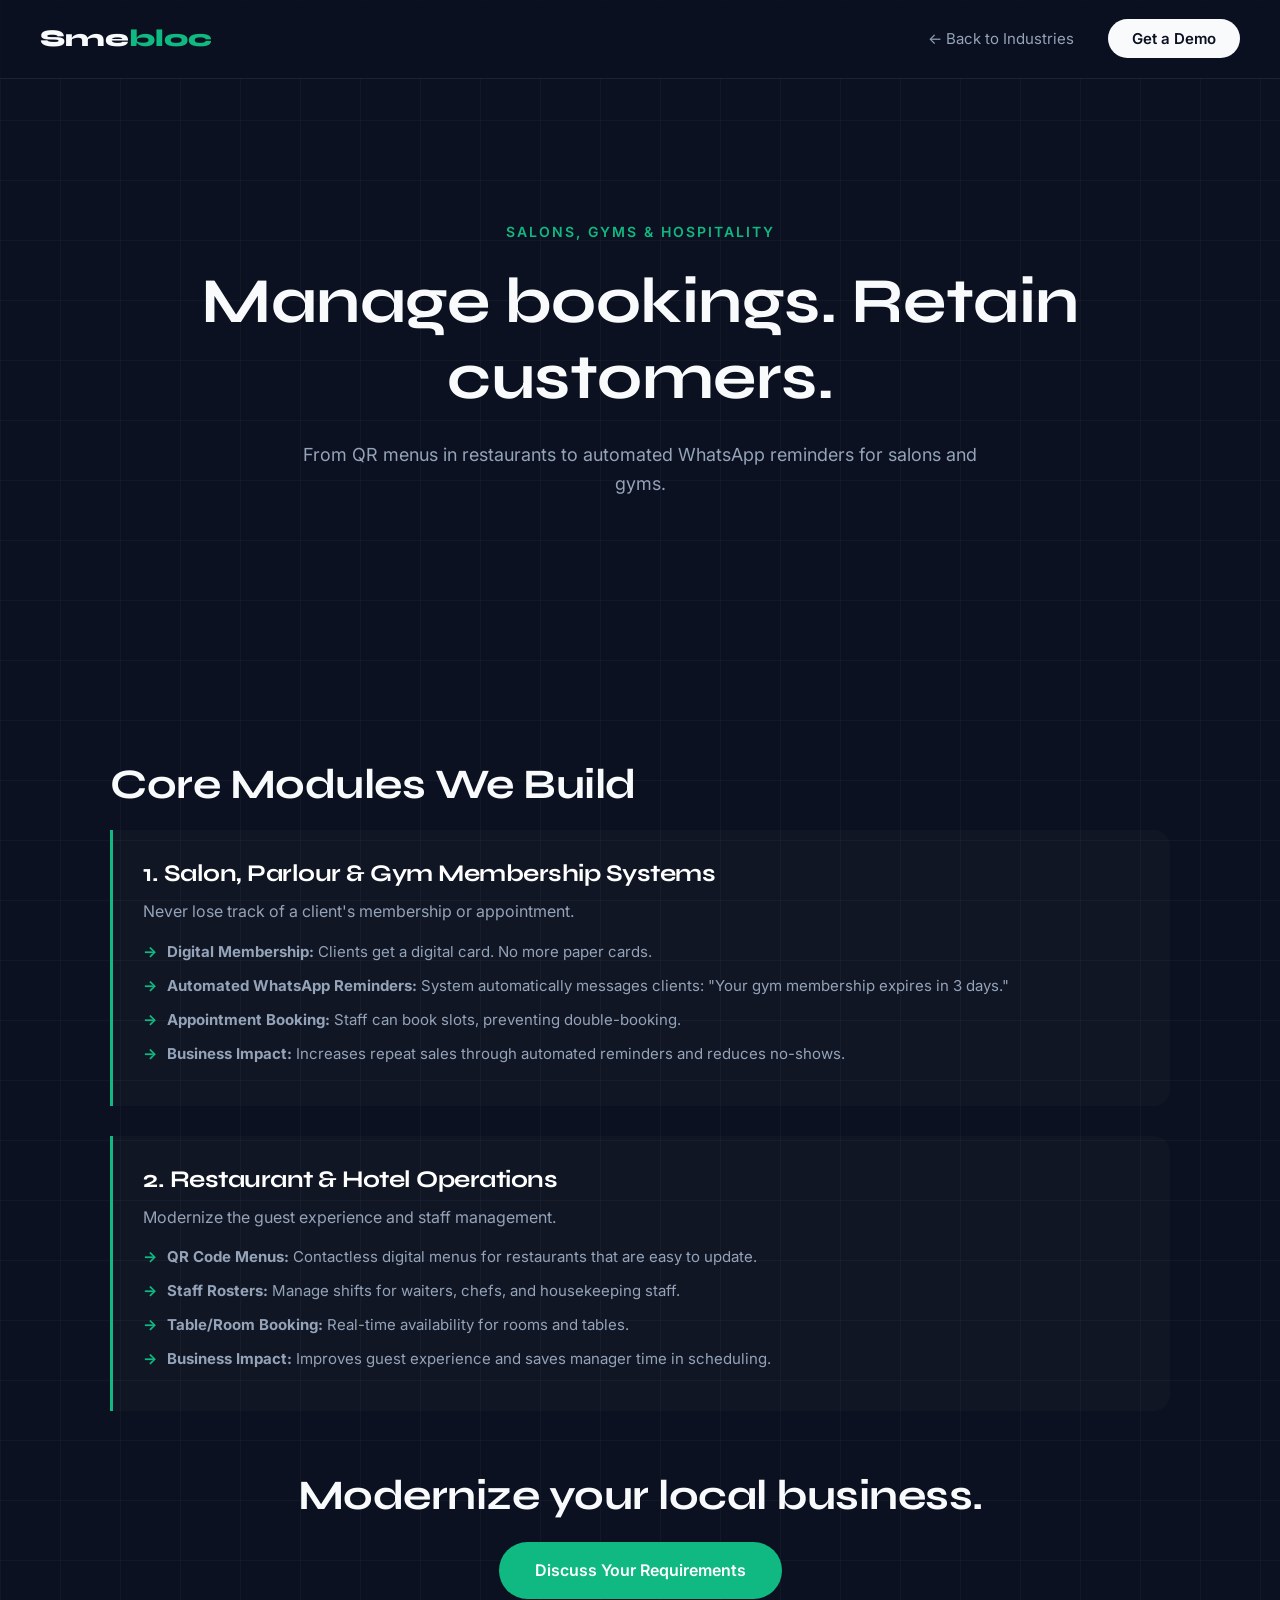
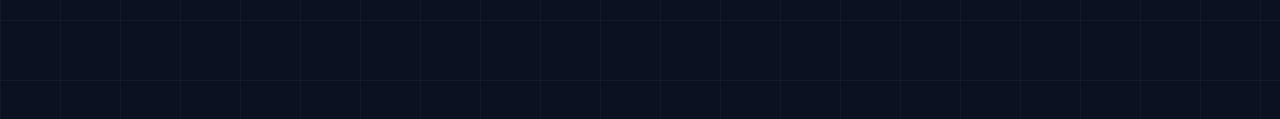
==== hospitality.html @ c854d6fe "Add files via upload" ====
<!DOCTYPE html>
<html lang="en">
<head>
<meta charset="utf-8">
<meta name="viewport" content="width=device-width,initial-scale=1">
<title>Hospitality & Local Services — Smebloc</title>
<link rel="stylesheet" href="style.css">
</head>
<body>

<nav>
  <a href="index.html" class="logo">Sme<span>bloc</span></a>
  <div class="nav-links">
    <a href="index.html">← Back to Industries</a>
    <a href="https://wa.me/91XXXXXXXXXX" class="btn-nav">Get a Demo</a>
  </div>
</nav>

<section class="hero">
  <div class="tag">Salons, Gyms & Hospitality</div>
  <h1>Manage bookings. Retain customers.</h1>
  <p>From QR menus in restaurants to automated WhatsApp reminders for salons and gyms.</p>
</section>

<section style="padding-top: 0;">
  <h2>Core Modules We Build</h2>
  
  <div class="detail-block">
    <h3>1. Salon, Parlour & Gym Membership Systems</h3>
    <p>Never lose track of a client's membership or appointment.</p>
    <ul class="feature-list">
      <li><strong>Digital Membership:</strong> Clients get a digital card. No more paper cards.</li>
      <li><strong>Automated WhatsApp Reminders:</strong> System automatically messages clients: "Your gym membership expires in 3 days."</li>
      <li><strong>Appointment Booking:</strong> Staff can book slots, preventing double-booking.</li>
      <li><strong>Business Impact:</strong> Increases repeat sales through automated reminders and reduces no-shows.</li>
    </ul>
  </div>

  <div class="detail-block">
    <h3>2. Restaurant & Hotel Operations</h3>
    <p>Modernize the guest experience and staff management.</p>
    <ul class="feature-list">
      <li><strong>QR Code Menus:</strong> Contactless digital menus for restaurants that are easy to update.</li>
      <li><strong>Staff Rosters:</strong> Manage shifts for waiters, chefs, and housekeeping staff.</li>
      <li><strong>Table/Room Booking:</strong> Real-time availability for rooms and tables.</li>
      <li><strong>Business Impact:</strong> Improves guest experience and saves manager time in scheduling.</li>
    </ul>
  </div>

  <div style="text-align: center; margin-top: 60px;">
    <h2>Modernize your local business.</h2>
    <a href="https://wa.me/91XXXXXXXXXX" class="btn">Discuss Your Requirements</a>
  </div>
</section>

</body>
</html>
---- style.css ----
@import url('https://fonts.googleapis.com/css2?family=Inter:wght@400;500;600&family=Syne:wght@700;800&display=swap');

:root {
  --bg: #0b1120;
  --text: #f8fafc;
  --text-muted: #94a3b8;
  --brand: #10b981;
  --brand-blue: #3b82f6;
  --surface: rgba(255, 255, 255, 0.03);
  --border: rgba(255, 255, 255, 0.08);
}

* { box-sizing: border-box; margin: 0; padding: 0; }
body {
  background-color: var(--bg);
  background-image: linear-gradient(rgba(255,255,255,0.03) 1px, transparent 1px), linear-gradient(90deg, rgba(255,255,255,0.03) 1px, transparent 1px);
  background-size: 60px 60px;
  color: var(--text);
  font-family: 'Inter', sans-serif;
  line-height: 1.6;
  overflow-x: hidden;
}

/* Navbar */
nav {
  position: fixed; top: 0; left: 0; right: 0; z-index: 100;
  padding: 20px 40px; display: flex; justify-content: space-between; align-items: center;
  background: rgba(11, 17, 32, 0.8); backdrop-filter: blur(10px); border-bottom: 1px solid var(--border);
}
.logo { font-family: 'Syne', sans-serif; font-size: 24px; font-weight: 800; text-decoration: none; color: var(--text); }
.logo span { color: var(--brand); }
.nav-links a { color: var(--text-muted); text-decoration: none; margin-left: 30px; font-size: 15px; transition: color 0.3s; }
.nav-links a:hover { color: var(--brand); }
.btn-nav { background: var(--text); color: var(--bg) !important; padding: 10px 24px; border-radius: 50px; font-weight: 600; }

/* Typography */
h1, h2, h3 { font-family: 'Syne', sans-serif; line-height: 1.2; letter-spacing: -0.5px; }
h1 { font-size: clamp(40px, 6vw, 64px); margin-bottom: 24px; }
h2 { font-size: clamp(28px, 4vw, 42px); margin-bottom: 20px; margin-top: 40px;}
h3 { font-size: 22px; margin-bottom: 16px; color: #fff;}
p { color: var(--text-muted); font-size: 18px; }

/* Sections */
section { padding: 120px 20px; max-width: 1100px; margin: 0 auto; }
.text-center { text-align: center; }

/* Hero */
.hero { height: 80vh; display: flex; flex-direction: column; justify-content: center; align-items: center; text-align: center; }
.tag { color: var(--brand); font-weight: 600; text-transform: uppercase; letter-spacing: 2px; font-size: 14px; margin-bottom: 20px; }
.hero p { max-width: 700px; margin: 0 auto; }

/* Cards Grid */
.grid-2 { display: grid; grid-template-columns: 1fr 1fr; gap: 30px; margin-top: 40px; }
.grid-3 { display: grid; grid-template-columns: repeat(3, 1fr); gap: 30px; margin-top: 40px; }
@media (max-width: 768px) { .grid-2, .grid-3 { grid-template-columns: 1fr; } }

.card {
  background: var(--surface); border: 1px solid var(--border); border-radius: 20px;
  padding: 40px; transition: all 0.3s; position: relative; overflow: hidden; text-decoration: none; display: block;
}
.card:hover { border-color: var(--brand); transform: translateY(-5px); background: rgba(255,255,255,0.05); }
.icon-svg { width: 40px; height: 40px; margin-bottom: 24px; stroke: var(--brand); }
.card p { font-size: 16px; margin-bottom: 20px; }
.link-arrow { color: var(--brand); font-weight: 600; display: flex; align-items: center; gap: 8px; font-size: 15px; }

/* Detailed Feature List */
.detail-block {
  background: rgba(255, 255, 255, 0.02);
  border-left: 3px solid var(--brand);
  padding: 30px;
  margin-bottom: 30px;
  border-radius: 0 16px 16px 0;
}
.detail-block h3 { margin-bottom: 10px; font-size: 24px;}
.detail-block p { font-size: 16px; margin-bottom: 15px; }
.feature-list { list-style: none; }
.feature-list li { position: relative; padding-left: 24px; margin-bottom: 10px; color: var(--text-muted); font-size: 15px;}
.feature-list li::before {
  content: "→"; position: absolute; left: 0; color: var(--brand); font-weight: bold;
}

/* Buttons */
.btn {
  display: inline-flex; align-items: center; justify-content: center;
  background: var(--brand); color: #fff; padding: 16px 36px; border-radius: 50px;
  font-size: 16px; font-weight: 600; text-decoration: none; transition: all 0.3s;
}
.btn:hover { background: #059669; transform: translateY(-3px); }
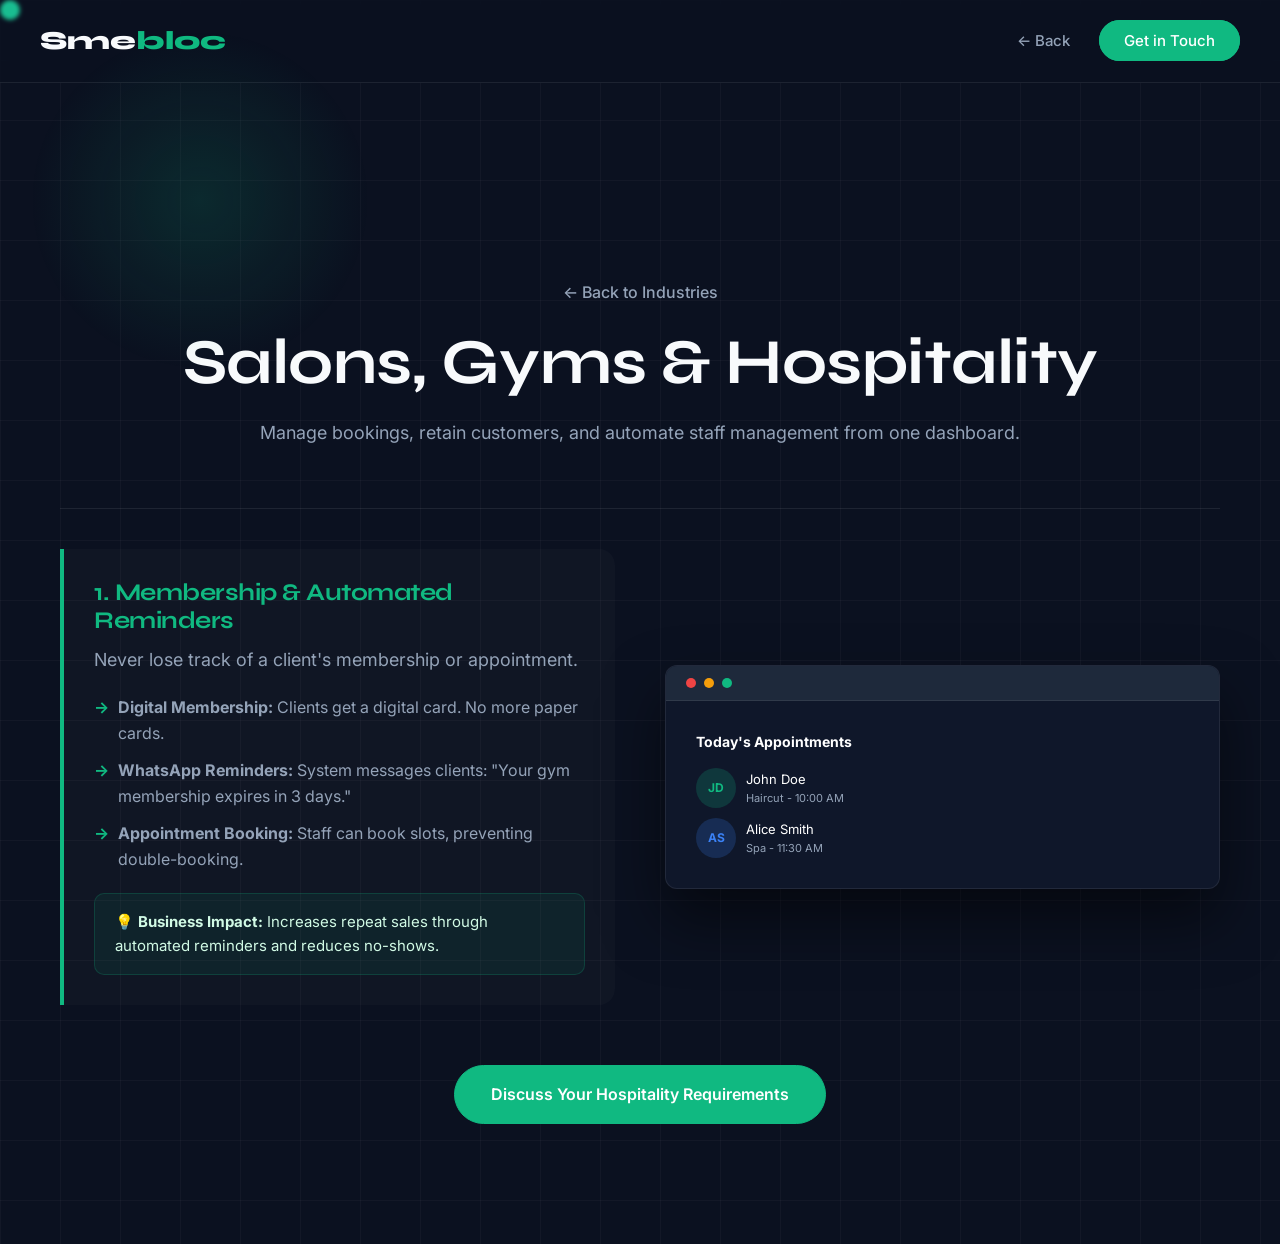
==== commit 342d371a: "Update hospitality.html" ====
--- a/hospitality.html
+++ b/hospitality.html
@@ -3,55 +3,83 @@
 <head>
 <meta charset="utf-8">
 <meta name="viewport" content="width=device-width,initial-scale=1">
-<title>Hospitality & Local Services — Smebloc</title>
+<title>Salons, Gyms & Hospitality — Smebloc</title>
 <link rel="stylesheet" href="style.css">
 </head>
 <body>
 
+<div id="cursor"></div>
+<div id="cursor-blur"></div>
+
 <nav>
   <a href="index.html" class="logo">Sme<span>bloc</span></a>
   <div class="nav-links">
-    <a href="index.html">← Back to Industries</a>
-    <a href="https://wa.me/91XXXXXXXXXX" class="btn-nav">Get a Demo</a>
+    <a href="index.html">← Back</a>
+    <a href="https://wa.me/91XXXXXXXXXX" class="btn-nav" target="_blank">Get in Touch</a>
   </div>
 </nav>
 
-<section class="hero">
-  <div class="tag">Salons, Gyms & Hospitality</div>
-  <h1>Manage bookings. Retain customers.</h1>
-  <p>From QR menus in restaurants to automated WhatsApp reminders for salons and gyms.</p>
-</section>
-
-<section style="padding-top: 0;">
-  <h2>Core Modules We Build</h2>
-  
-  <div class="detail-block">
-    <h3>1. Salon, Parlour & Gym Membership Systems</h3>
-    <p>Never lose track of a client's membership or appointment.</p>
-    <ul class="feature-list">
-      <li><strong>Digital Membership:</strong> Clients get a digital card. No more paper cards.</li>
-      <li><strong>Automated WhatsApp Reminders:</strong> System automatically messages clients: "Your gym membership expires in 3 days."</li>
-      <li><strong>Appointment Booking:</strong> Staff can book slots, preventing double-booking.</li>
-      <li><strong>Business Impact:</strong> Increases repeat sales through automated reminders and reduces no-shows.</li>
-    </ul>
+<section>
+  <div class="detail-hero">
+    <a href="index.html" class="back-btn">← Back to Industries</a>
+    <h1>Salons, Gyms & Hospitality</h1>
+    <p>Manage bookings, retain customers, and automate staff management from one dashboard.</p>
   </div>
 
-  <div class="detail-block">
-    <h3>2. Restaurant & Hotel Operations</h3>
-    <p>Modernize the guest experience and staff management.</p>
-    <ul class="feature-list">
-      <li><strong>QR Code Menus:</strong> Contactless digital menus for restaurants that are easy to update.</li>
-      <li><strong>Staff Rosters:</strong> Manage shifts for waiters, chefs, and housekeeping staff.</li>
-      <li><strong>Table/Room Booking:</strong> Real-time availability for rooms and tables.</li>
-      <li><strong>Business Impact:</strong> Improves guest experience and saves manager time in scheduling.</li>
-    </ul>
+  <div class="split-layout">
+    <div class="detail-block">
+      <h3>1. Membership & Automated Reminders</h3>
+      <p>Never lose track of a client's membership or appointment.</p>
+      <ul class="feature-list">
+        <li><strong>Digital Membership:</strong> Clients get a digital card. No more paper cards.</li>
+        <li><strong>WhatsApp Reminders:</strong> System messages clients: "Your gym membership expires in 3 days."</li>
+        <li><strong>Appointment Booking:</strong> Staff can book slots, preventing double-booking.</li>
+      </ul>
+      <div class="impact-box">💡 <strong>Business Impact:</strong> Increases repeat sales through automated reminders and reduces no-shows.</div>
+    </div>
+    
+    <div class="ui-mockup">
+      <div class="ui-header"><div class="ui-dot r"></div><div class="ui-dot y"></div><div class="ui-dot g"></div></div>
+      <div class="ui-body">
+        <h4 style="color:#fff; margin-bottom: 15px; font-family: 'Inter'; font-size: 14px;">Today's Appointments</h4>
+        <div style="display:flex; gap:10px; margin-bottom:10px; align-items:center;">
+          <div style="width:40px; height:40px; background:rgba(16,185,129,0.2); border-radius:50%; display:flex; align-items:center; justify-content:center; color:#10b981; font-weight:bold; font-size:12px;">JD</div>
+          <div>
+            <div style="font-size:13px; color:#fff;">John Doe</div>
+            <div style="font-size:11px; color:#94a3b8;">Haircut - 10:00 AM</div>
+          </div>
+        </div>
+        <div style="display:flex; gap:10px; align-items:center;">
+          <div style="width:40px; height:40px; background:rgba(59,130,246,0.2); border-radius:50%; display:flex; align-items:center; justify-content:center; color:#3b82f6; font-weight:bold; font-size:12px;">AS</div>
+          <div>
+            <div style="font-size:13px; color:#fff;">Alice Smith</div>
+            <div style="font-size:11px; color:#94a3b8;">Spa - 11:30 AM</div>
+          </div>
+        </div>
+      </div>
+    </div>
   </div>
 
-  <div style="text-align: center; margin-top: 60px;">
-    <h2>Modernize your local business.</h2>
-    <a href="https://wa.me/91XXXXXXXXXX" class="btn">Discuss Your Requirements</a>
+  <div style="text-align: center; margin-top: 40px;">
+    <a href="https://wa.me/91XXXXXXXXXX" class="btn" target="_blank">Discuss Your Hospitality Requirements</a>
   </div>
 </section>
 
+<script>
+  const cursor = document.getElementById('cursor');
+  const cursorBlur = document.getElementById('cursor-blur');
+  let mouseX = 0, mouseY = 0, cursorX = 0, cursorY = 0, blurX = 0, blurY = 0;
+  if (window.matchMedia("(pointer: fine)").matches) {
+    document.addEventListener('mousemove', (e) => { mouseX = e.clientX; mouseY = e.clientY; });
+    function animate() {
+      cursorX += (mouseX - cursorX) * 0.2; cursorY += (mouseY - cursorY) * 0.2;
+      cursor.style.transform = `translate(${cursorX}px, ${cursorY}px)`;
+      blurX += (mouseX - blurX) * 0.05; blurY += (mouseY - blurY) * 0.05;
+      cursorBlur.style.transform = `translate(${blurX}px, ${blurY}px)`;
+      requestAnimationFrame(animate);
+    }
+    animate();
+  }
+</script>
 </body>
-</html>+</html>
--- a/style.css
+++ b/style.css
@@ -10,7 +10,9 @@
   --border: rgba(255, 255, 255, 0.08);
 }
 
-* { box-sizing: border-box; margin: 0; padding: 0; }
+* { box-sizing: border-box; margin: 0; padding: 0; cursor: none; }
+@media (max-width: 768px) { * { cursor: auto; } }
+
 body {
   background-color: var(--bg);
   background-image: linear-gradient(rgba(255,255,255,0.03) 1px, transparent 1px), linear-gradient(90deg, rgba(255,255,255,0.03) 1px, transparent 1px);
@@ -21,68 +23,93 @@
   overflow-x: hidden;
 }
 
+/* Custom Cursor */
+#cursor {
+  position: fixed; top: 0; left: 0; width: 20px; height: 20px;
+  background: var(--brand); border-radius: 50%; pointer-events: none;
+  z-index: 9999; transform: translate(-50%, -50%);
+  transition: width 0.3s, height 0.3s; mix-blend-mode: screen; filter: blur(2px);
+}
+#cursor-blur {
+  position: fixed; top: 0; left: 0; width: 400px; height: 400px;
+  background: radial-gradient(circle, rgba(16,185,129,0.15) 0%, transparent 60%);
+  border-radius: 50%; pointer-events: none; z-index: 9998;
+  transform: translate(-50%, -50%);
+}
+@media (max-width: 768px) { #cursor, #cursor-blur { display: none; } }
+
 /* Navbar */
 nav {
   position: fixed; top: 0; left: 0; right: 0; z-index: 100;
   padding: 20px 40px; display: flex; justify-content: space-between; align-items: center;
-  background: rgba(11, 17, 32, 0.8); backdrop-filter: blur(10px); border-bottom: 1px solid var(--border);
+  background: rgba(11, 17, 32, 0.8); backdrop-filter: blur(12px); border-bottom: 1px solid var(--border);
 }
-.logo { font-family: 'Syne', sans-serif; font-size: 24px; font-weight: 800; text-decoration: none; color: var(--text); }
+.logo { font-family: 'Syne', sans-serif; font-size: 26px; font-weight: 800; text-decoration: none; color: var(--text); }
 .logo span { color: var(--brand); }
-.nav-links a { color: var(--text-muted); text-decoration: none; margin-left: 30px; font-size: 15px; transition: color 0.3s; }
+.nav-links a { color: var(--text-muted); text-decoration: none; margin-left: 25px; font-size: 15px; transition: color 0.3s; font-weight: 500; }
 .nav-links a:hover { color: var(--brand); }
-.btn-nav { background: var(--text); color: var(--bg) !important; padding: 10px 24px; border-radius: 50px; font-weight: 600; }
+.btn-nav { background: var(--brand); color: #fff !important; padding: 10px 24px; border-radius: 50px; font-weight: 600; border: 1px solid var(--brand); }
+.btn-nav:hover { background: transparent; color: var(--brand) !important; }
 
 /* Typography */
-h1, h2, h3 { font-family: 'Syne', sans-serif; line-height: 1.2; letter-spacing: -0.5px; }
-h1 { font-size: clamp(40px, 6vw, 64px); margin-bottom: 24px; }
-h2 { font-size: clamp(28px, 4vw, 42px); margin-bottom: 20px; margin-top: 40px;}
-h3 { font-size: 22px; margin-bottom: 16px; color: #fff;}
-p { color: var(--text-muted); font-size: 18px; }
+h1, h2, h3 { font-family: 'Syne', sans-serif; line-height: 1.15; letter-spacing: -0.5px; }
+h1 { font-size: clamp(40px, 6vw, 64px); margin-bottom: 20px; }
+h2 { font-size: clamp(28px, 4vw, 42px); margin-bottom: 20px; }
+h3 { font-size: 24px; margin-bottom: 12px; color: var(--brand); }
+p { color: var(--text-muted); font-size: 18px; margin-bottom: 20px; }
 
 /* Sections */
-section { padding: 120px 20px; max-width: 1100px; margin: 0 auto; }
-.text-center { text-align: center; }
+section { padding: 120px 20px; max-width: 1200px; margin: 0 auto; }
 
 /* Hero */
-.hero { height: 80vh; display: flex; flex-direction: column; justify-content: center; align-items: center; text-align: center; }
-.tag { color: var(--brand); font-weight: 600; text-transform: uppercase; letter-spacing: 2px; font-size: 14px; margin-bottom: 20px; }
-.hero p { max-width: 700px; margin: 0 auto; }
+.hero { padding-top: 160px; padding-bottom: 80px; text-align: center; max-width: 900px; margin: 0 auto; }
+.tag { color: var(--brand); font-weight: 600; text-transform: uppercase; letter-spacing: 2px; font-size: 14px; margin-bottom: 16px; display: inline-block; background: rgba(16,185,129,0.1); padding: 6px 16px; border-radius: 20px; border: 1px solid rgba(16,185,129,0.2); }
 
-/* Cards Grid */
-.grid-2 { display: grid; grid-template-columns: 1fr 1fr; gap: 30px; margin-top: 40px; }
-.grid-3 { display: grid; grid-template-columns: repeat(3, 1fr); gap: 30px; margin-top: 40px; }
-@media (max-width: 768px) { .grid-2, .grid-3 { grid-template-columns: 1fr; } }
+/* Marquee */
+.marquee-wrap { overflow: hidden; white-space: nowrap; padding: 20px 0; border-top: 1px solid var(--border); border-bottom: 1px solid var(--border); background: rgba(255,255,255,0.01); margin-bottom: 60px;}
+.marquee { display: inline-block; animation: marquee 20s linear infinite; }
+.marquee span { font-family: 'Syne', sans-serif; font-size: 18px; font-weight: 700; color: rgba(255,255,255,0.3); margin: 0 30px; }
+.marquee span::before { content: '✦'; color: var(--brand); margin-right: 30px; font-size: 14px; }
+@keyframes marquee { 0% { transform: translateX(0); } 100% { transform: translateX(-50%); } }
 
+/* Grid & Cards */
+.grid { display: grid; grid-template-columns: repeat(auto-fit, minmax(300px, 1fr)); gap: 24px; margin-top: 40px; }
 .card {
   background: var(--surface); border: 1px solid var(--border); border-radius: 20px;
-  padding: 40px; transition: all 0.3s; position: relative; overflow: hidden; text-decoration: none; display: block;
+  padding: 40px; transition: all 0.3s; text-decoration: none; display: block; position: relative;
 }
-.card:hover { border-color: var(--brand); transform: translateY(-5px); background: rgba(255,255,255,0.05); }
-.icon-svg { width: 40px; height: 40px; margin-bottom: 24px; stroke: var(--brand); }
-.card p { font-size: 16px; margin-bottom: 20px; }
-.link-arrow { color: var(--brand); font-weight: 600; display: flex; align-items: center; gap: 8px; font-size: 15px; }
+.card:hover { border-color: var(--brand); transform: translateY(-8px); background: rgba(255,255,255,0.05); box-shadow: 0 20px 40px rgba(0,0,0,0.4); }
+.icon-svg { width: 48px; height: 48px; margin-bottom: 24px; stroke: var(--brand); }
+.card h3 { color: var(--text); font-size: 22px; }
+.card p { font-size: 16px; margin-bottom: 0; }
+.card-arrow { margin-top: 24px; color: var(--brand); font-weight: 600; display: flex; align-items: center; gap: 8px; font-size: 15px; }
 
-/* Detailed Feature List */
-.detail-block {
-  background: rgba(255, 255, 255, 0.02);
-  border-left: 3px solid var(--brand);
-  padding: 30px;
-  margin-bottom: 30px;
-  border-radius: 0 16px 16px 0;
-}
-.detail-block h3 { margin-bottom: 10px; font-size: 24px;}
-.detail-block p { font-size: 16px; margin-bottom: 15px; }
-.feature-list { list-style: none; }
-.feature-list li { position: relative; padding-left: 24px; margin-bottom: 10px; color: var(--text-muted); font-size: 15px;}
-.feature-list li::before {
-  content: "→"; position: absolute; left: 0; color: var(--brand); font-weight: bold;
-}
+/* Detail Pages */
+.detail-hero { padding-top: 160px; margin-bottom: 40px; border-bottom: 1px solid var(--border); padding-bottom: 40px; text-align: center;}
+.back-btn { display: inline-flex; align-items: center; gap: 8px; color: var(--text-muted); text-decoration: none; margin-bottom: 20px; font-weight: 500; }
+.back-btn:hover { color: var(--brand); }
 
-/* Buttons */
-.btn {
-  display: inline-flex; align-items: center; justify-content: center;
-  background: var(--brand); color: #fff; padding: 16px 36px; border-radius: 50px;
-  font-size: 16px; font-weight: 600; text-decoration: none; transition: all 0.3s;
-}
-.btn:hover { background: #059669; transform: translateY(-3px); }+/* Split Layout */
+.split-layout { display: grid; grid-template-columns: 1fr 1fr; gap: 50px; align-items: center; margin-bottom: 60px; }
+@media (max-width: 900px) { .split-layout { grid-template-columns: 1fr; } }
+
+.detail-block { background: rgba(255, 255, 255, 0.02); border-left: 4px solid var(--brand); padding: 30px; border-radius: 0 16px 16px 0; }
+.feature-list { list-style: none; margin-top: 15px; }
+.feature-list li { position: relative; padding-left: 24px; margin-bottom: 12px; color: var(--text-muted); font-size: 16px; }
+.feature-list li::before { content: "→"; position: absolute; left: 0; color: var(--brand); font-weight: bold; }
+.impact-box { background: rgba(16, 185, 129, 0.08); border: 1px solid rgba(16, 185, 129, 0.2); padding: 16px 20px; border-radius: 10px; margin-top: 20px; color: #d1fae5; font-size: 15px; }
+
+/* UI Mockup */
+.ui-mockup { background: #0f172a; border: 1px solid var(--border); border-radius: 12px; box-shadow: 0 30px 60px rgba(0,0,0,0.5); overflow: hidden; }
+.ui-header { background: #1e293b; padding: 12px 20px; display: flex; gap: 8px; border-bottom: 1px solid var(--border); }
+.ui-dot { width: 10px; height: 10px; border-radius: 50%; }
+.ui-dot.r { background: #ef4444; } .ui-dot.y { background: #f59e0b; } .ui-dot.g { background: #10b981; }
+.ui-body { padding: 30px; }
+.ui-row { display: flex; justify-content: space-between; margin-bottom: 15px; align-items: center; }
+.ui-bar { height: 8px; background: rgba(255,255,255,0.1); border-radius: 4px; width: 100%; margin-top: 8px; }
+.ui-bar-fill { height: 100%; background: var(--brand); border-radius: 4px; }
+.ui-chart { display: flex; align-items: flex-end; gap: 10px; height: 120px; margin-top: 20px; border-bottom: 1px solid rgba(255,255,255,0.1); padding-bottom: 10px;}
+.ui-chart-bar { width: 100%; background: var(--brand-blue); border-radius: 4px 4px 0 0; opacity: 0.8; }
+
+.btn { display: inline-flex; background: var(--brand); color: #fff; padding: 16px 36px; border-radius: 50px; font-size: 16px; font-weight: 600; text-decoration: none; transition: all 0.3s; border: 1px solid var(--brand); }
+.btn:hover { background: transparent; color: var(--brand); }
